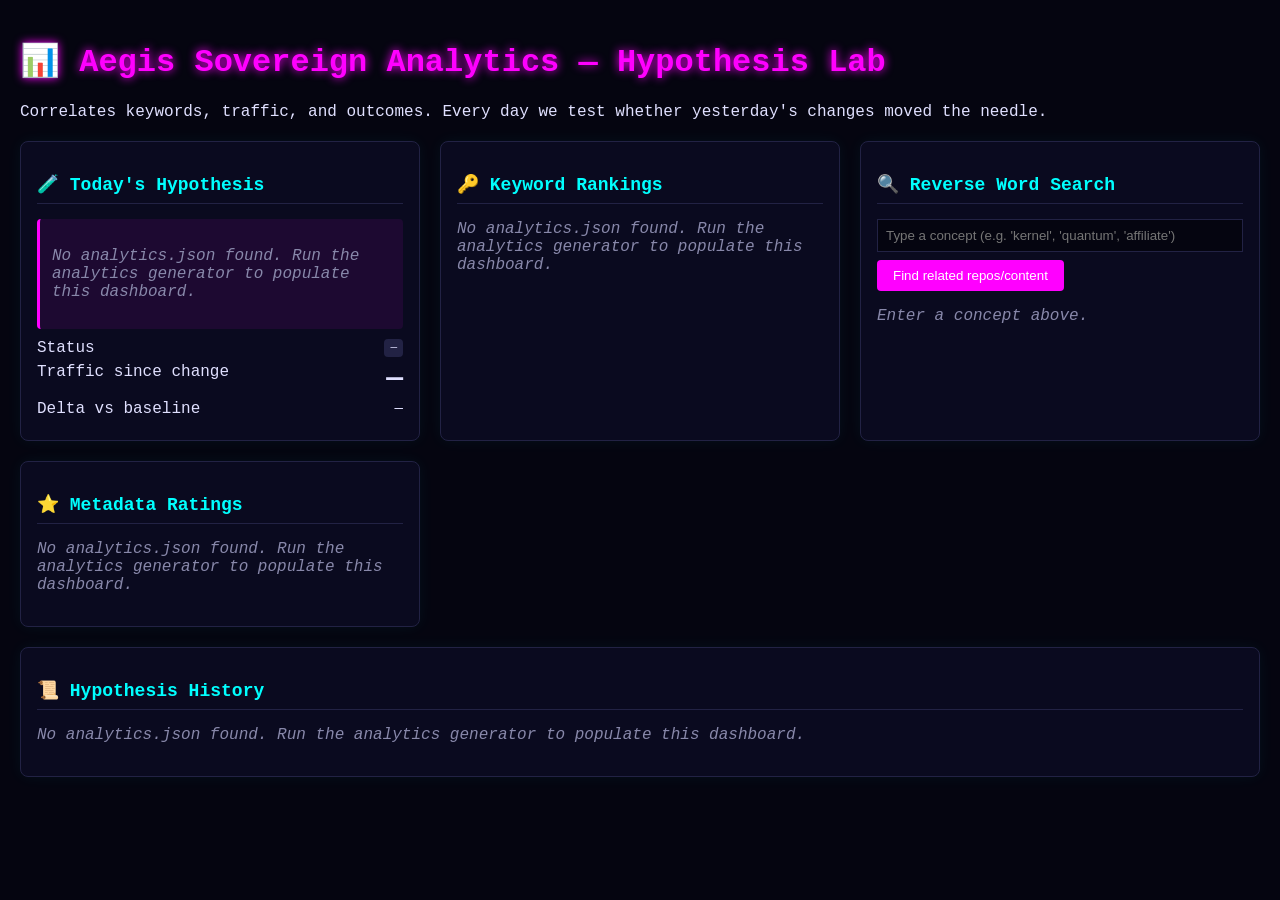
==== analytics/index.html @ c79cdc41 "feat: sovereign analytics dashboard — hypothesis lab, keyword rankings, reverse word search, metadat" ====
<!DOCTYPE html>
<html lang="en">
<head>
    <meta charset="UTF-8">
    <meta name="viewport" content="width=device-width, initial-scale=1.0">
    <title>Aegis Sovereign Analytics — Hypothesis Lab</title>
    <style>
        :root {
            --bg: #050510;
            --panel: #0a0a1f;
            --accent: #ff00ff;
            --accent2: #00ffff;
            --text: #e0e0ff;
            --muted: #8888aa;
            --border: #222244;
            --up: #0f0;
            --down: #f44;
            --flat: #ff0;
        }
        * { box-sizing: border-box; }
        body {
            background: var(--bg);
            color: var(--text);
            font-family: 'Courier New', Courier, monospace;
            margin: 0;
            padding: 20px;
        }
        h1 { color: var(--accent); text-shadow: 0 0 10px var(--accent); }
        h2 { color: var(--accent2); font-size: 18px; border-bottom: 1px solid var(--border); padding-bottom: 8px; }
        .grid { display: grid; grid-template-columns: repeat(auto-fit, minmax(340px, 1fr)); gap: 20px; margin-top: 20px; }
        .panel {
            background: var(--panel);
            border: 1px solid var(--border);
            border-radius: 8px;
            padding: 16px;
            box-shadow: 0 0 15px rgba(0,255,255,0.05);
        }
        .hypothesis {
            background: rgba(255,0,255,0.08);
            border-left: 3px solid var(--accent);
            padding: 12px;
            margin: 10px 0;
            border-radius: 4px;
        }
        .metric { font-size: 28px; font-weight: bold; }
        .delta { font-size: 14px; }
        .delta.up { color: var(--up); }
        .delta.down { color: var(--down); }
        .delta.flat { color: var(--flat); }
        .stat-row { display: flex; justify-content: space-between; margin: 6px 0; }
        .mono { font-family: monospace; }
        table { width: 100%; border-collapse: collapse; margin-top: 10px; font-size: 13px; }
        th, td { text-align: left; padding: 8px; border-bottom: 1px solid var(--border); }
        th { color: var(--accent2); }
        .tag { padding: 2px 6px; border-radius: 4px; background: var(--border); font-size: 11px; }
        .placeholder { color: var(--muted); font-style: italic; }
    </style>
</head>
<body>
    <h1>📊 Aegis Sovereign Analytics — Hypothesis Lab</h1>
    <p>Correlates keywords, traffic, and outcomes. Every day we test whether yesterday's changes moved the needle.</p>

    <div class="grid">
        <!-- Today's Hypothesis -->
        <div class="panel">
            <h2>🧪 Today's Hypothesis</h2>
            <div id="todays-hypothesis" class="hypothesis">
                <div class="placeholder">Loading...</div>
            </div>
            <div class="stat-row"><span>Status</span><span id="hypothesis-status" class="tag">—</span></div>
            <div class="stat-row"><span>Traffic since change</span><span id="traffic-since-change" class="metric">—</span></div>
            <div class="stat-row"><span>Delta vs baseline</span><span id="traffic-delta" class="delta">—</span></div>
        </div>

        <!-- Keyword Rankings -->
        <div class="panel">
            <h2>🔑 Keyword Rankings</h2>
            <div id="keyword-rankings">
                <p class="placeholder">Loading...</p>
            </div>
        </div>

        <!-- Reverse Word Search -->
        <div class="panel">
            <h2>🔍 Reverse Word Search</h2>
            <input id="reverse-search" type="text" placeholder="Type a concept (e.g. 'kernel', 'quantum', 'affiliate')" style="width:100%;padding:8px;background:#050510;border:1px solid var(--border);color:var(--text);">
            <button id="reverse-search-btn" style="margin-top:8px;padding:8px 16px;background:var(--accent);color:#fff;border:none;border-radius:4px;cursor:pointer;">Find related repos/content</button>
            <div id="reverse-results" style="margin-top:12px;">
                <p class="placeholder">Enter a concept above.</p>
            </div>
        </div>

        <!-- Metadata Ratings -->
        <div class="panel">
            <h2>⭐ Metadata Ratings</h2>
            <div id="metadata-ratings">
                <p class="placeholder">Loading...</p>
            </div>
        </div>

        <!-- Hypothesis History -->
        <div class="panel" style="grid-column: 1 / -1;">
            <h2>📜 Hypothesis History</h2>
            <div id="hypothesis-history">
                <p class="placeholder">No historical hypotheses yet.</p>
            </div>
        </div>
    </div>

    <script>
        async function loadAnalytics() {
            try {
                const res = await fetch('analytics.json?v=' + Date.now());
                if (!res.ok) return null;
                return await res.json();
            } catch (e) {
                console.warn('No analytics.json', e);
                return null;
            }
        }

        async function loadDataJson() {
            try {
                const res = await fetch('../data.json?v=' + Date.now());
                if (!res.ok) return null;
                return await res.json();
            } catch (e) {
                console.warn('No data.json', e);
                return null;
            }
        }

        function renderHypothesis(data) {
            const today = data?.hypotheses?.[0];
            const el = document.getElementById('todays-hypothesis');
            if (!today) {
                el.innerHTML = '<div class="placeholder">No active hypothesis. Generate one from keyword traffic + pending votes.</div>';
                return;
            }
            el.innerHTML = `
                <strong>${today.title}</strong><br>
                <span style="font-size:13px;">${today.description}</span><br>
                <span class="tag" style="margin-top:6px;display:inline-block;">Keywords: ${today.keywords?.join(', ') || 'none'}</span>
            `;
            const status = document.getElementById('hypothesis-status');
            status.textContent = today.status || 'running';
            status.style.background = today.status === 'confirmed' ? '#0f0' : today.status === 'rejected' ? '#f44' : '#ff0';
            status.style.color = '#000';

            document.getElementById('traffic-since-change').textContent = today.traffic_since_change ?? '—';
            const delta = document.getElementById('traffic-delta');
            const d = today.traffic_delta ?? 0;
            delta.textContent = (d > 0 ? '+' : '') + d + '%';
            delta.className = 'delta ' + (d > 0 ? 'up' : d < 0 ? 'down' : 'flat');
        }

        function renderKeywordRankings(data) {
            const container = document.getElementById('keyword-rankings');
            const keywords = data?.keyword_rankings || [];
            if (!keywords.length) {
                container.innerHTML = '<p class="placeholder">No keyword ranking data. Populate analytics.json with keyword scores.</p>';
                return;
            }
            container.innerHTML = `
                <table>
                    <tr><th>Rank</th><th>Keyword</th><th>Score</th><th>Traffic Δ</th></tr>
                    ${keywords.map((k, i) => `
                        <tr>
                            <td>${i + 1}</td>
                            <td class="mono">${k.term}</td>
                            <td>${k.score?.toFixed(2) || '—'}</td>
                            <td class="${(k.delta || 0) > 0 ? 'up' : (k.delta || 0) < 0 ? 'down' : 'flat'}">${(k.delta || 0) > 0 ? '+' : ''}${k.delta || 0}%</td>
                        </tr>
                    `).join('')}
                </table>
            `;
        }

        function renderMetadataRatings(data, launchpadData) {
            const container = document.getElementById('metadata-ratings');
            const ratings = data?.metadata_ratings || [];
            if (!ratings.length) {
                container.innerHTML = '<p class="placeholder">No ratings yet. Phase 3: score walkthroughs, repos, and cards by completeness, clarity, and traffic value.</p>';
                return;
            }
            container.innerHTML = `
                <table>
                    <tr><th>Asset</th><th>Type</th><th>Score</th><th>Tags</th></tr>
                    ${ratings.map(r => `
                        <tr>
                            <td class="mono">${r.name}</td>
                            <td><span class="tag">${r.type}</span></td>
                            <td>${r.score?.toFixed(1) || '—'}</td>
                            <td>${(r.tags || []).map(t => `<span class="tag">${t}</span>`).join(' ')}</td>
                        </tr>
                    `).join('')}
                </table>
            `;
        }

        function renderHypothesisHistory(data) {
            const container = document.getElementById('hypothesis-history');
            const list = (data?.hypotheses || []).slice(1);
            if (!list.length) {
                container.innerHTML = '<p class="placeholder">No historical hypotheses. Once daily analytics runs, old hypotheses will archive here.</p>';
                return;
            }
            container.innerHTML = `
                <table>
                    <tr><th>Date</th><th>Hypothesis</th><th>Keywords</th><th>Result</th></tr>
                    ${list.map(h => `
                        <tr>
                            <td class="mono">${h.date}</td>
                            <td>${h.title}</td>
                            <td>${(h.keywords || []).join(', ')}</td>
                            <td class="${h.status === 'confirmed' ? 'up' : h.status === 'rejected' ? 'down' : 'flat'}">${h.status}</td>
                        </tr>
                    `).join('')}
                </table>
            `;
        }

        function reverseSearch(data, query) {
            query = query.toLowerCase().trim();
            if (!query) return [];
            const results = [];
            const repos = data?.repos || [];
            const walkthroughs = data?.walkthroughs || [];
            const keywords = (data?.keyword_rankings || []).filter(k => k.term.toLowerCase().includes(query));

            repos.forEach(r => {
                const text = (r.name + ' ' + (r.next || '')).toLowerCase();
                if (text.includes(query)) results.push({ type: 'repo', name: r.name, url: r.url, reason: 'name or next issue' });
            });
            walkthroughs.forEach(w => {
                const text = (w.title + ' ' + (w.description || '')).toLowerCase();
                if (text.includes(query)) results.push({ type: 'walkthrough', name: w.title, url: w.url || '#', reason: 'title or description' });
            });
            keywords.forEach(k => {
                results.push({ type: 'keyword', name: k.term, url: '#', reason: `ranked keyword (score ${k.score?.toFixed(2)})` });
            });
            return results;
        }

        function bindReverseSearch(data) {
            document.getElementById('reverse-search-btn').addEventListener('click', () => {
                const q = document.getElementById('reverse-search').value;
                const results = reverseSearch(data, q);
                const el = document.getElementById('reverse-results');
                if (!results.length) {
                    el.innerHTML = '<p class="placeholder">No matches for "' + escapeHtml(q) + '".</p>';
                    return;
                }
                el.innerHTML = `
                    <table>
                        <tr><th>Type</th><th>Name</th><th>Why matched</th></tr>
                        ${results.map(r => `
                            <tr>
                                <td><span class="tag">${r.type}</span></td>
                                <td class="mono">${r.url !== '#' ? `<a href="${r.url}" style="color:var(--accent2);" target="_blank">${escapeHtml(r.name)}</a>` : escapeHtml(r.name)}</td>
                                <td>${r.reason}</td>
                            </tr>
                        `).join('')}
                    </table>
                `;
            });
            document.getElementById('reverse-search').addEventListener('keydown', e => {
                if (e.key === 'Enter') document.getElementById('reverse-search-btn').click();
            });
        }

        function escapeHtml(text) {
            const div = document.createElement('div');
            div.textContent = text;
            return div.innerHTML;
        }

        async function init() {
            const analytics = await loadAnalytics();
            const launchpad = await loadDataJson();
            if (analytics) {
                renderHypothesis(analytics);
                renderKeywordRankings(analytics);
                renderMetadataRatings(analytics, launchpad);
                renderHypothesisHistory(analytics);
            } else {
                ['todays-hypothesis','keyword-rankings','metadata-ratings','hypothesis-history'].forEach(id => {
                    document.getElementById(id).innerHTML = '<p class="placeholder">No analytics.json found. Run the analytics generator to populate this dashboard.</p>';
                });
            }
            bindReverseSearch(launchpad || {});
        }

        init();
    </script>
</body>
</html>
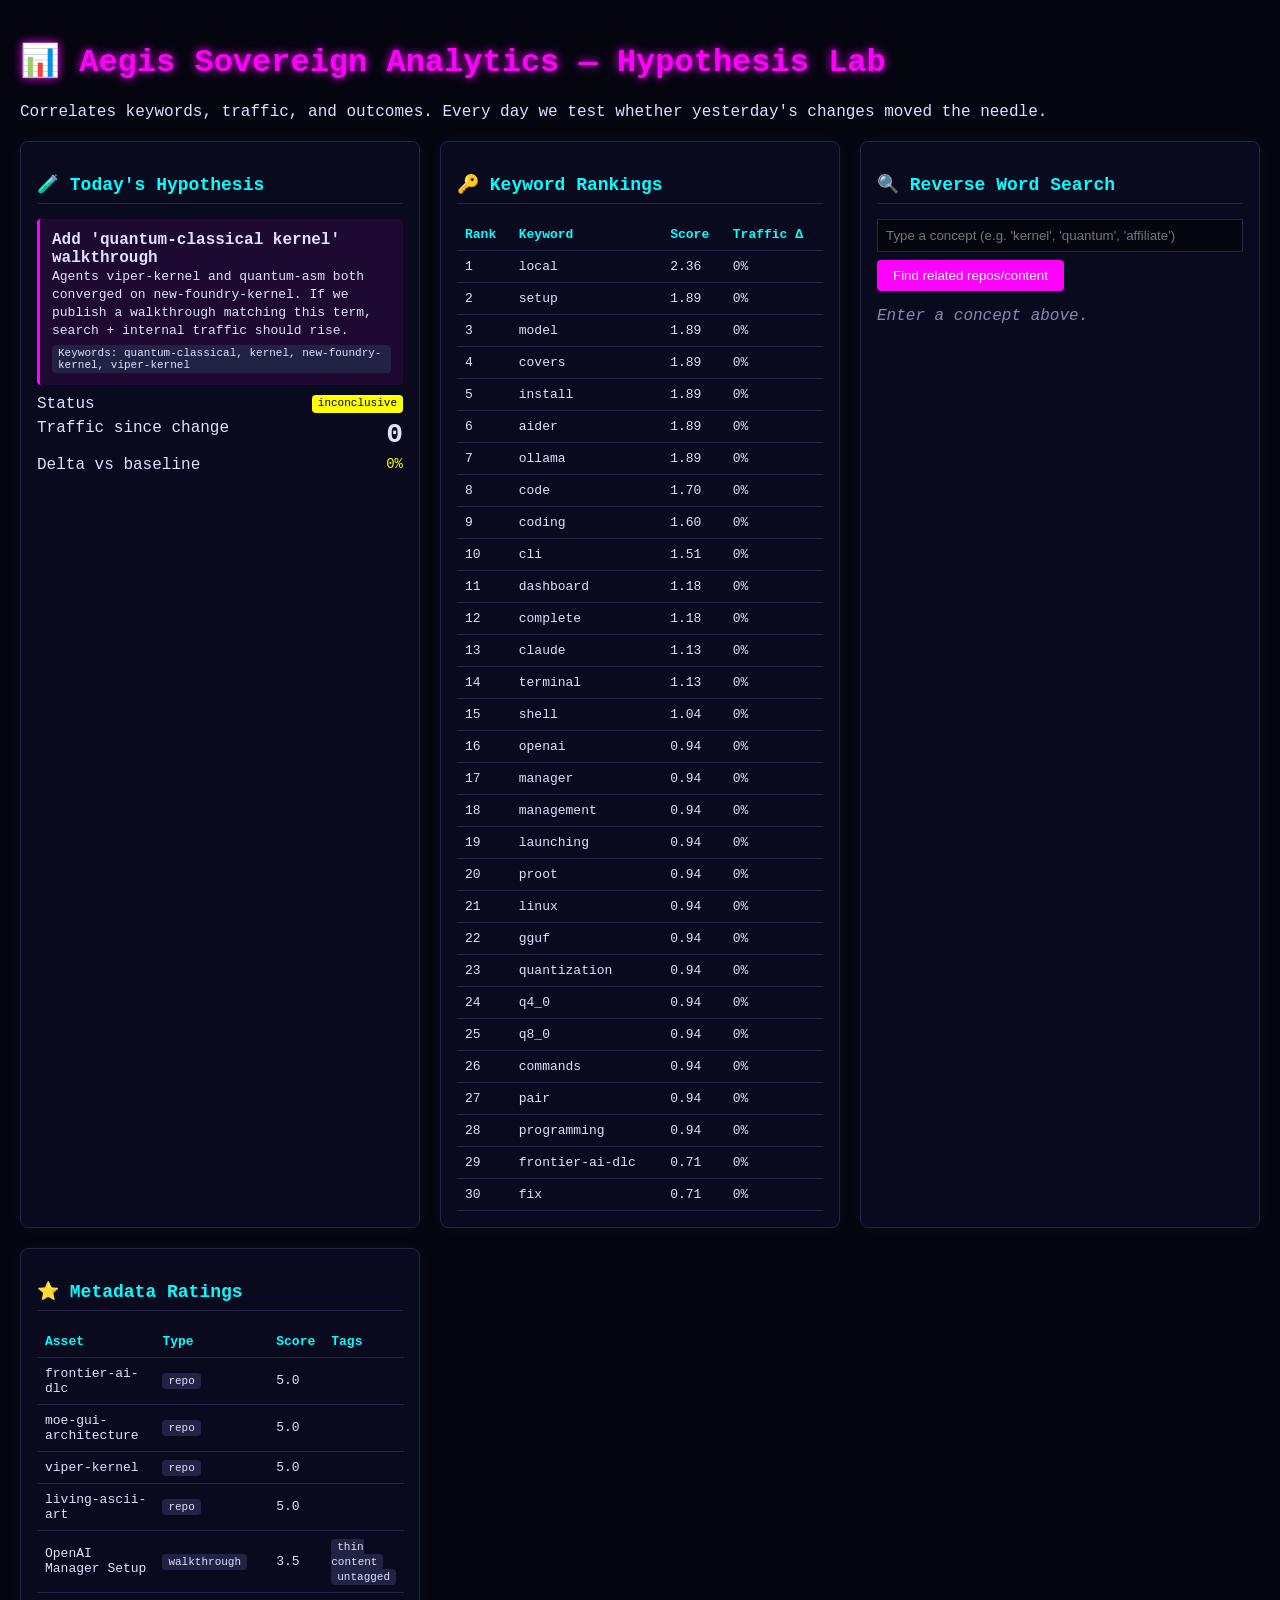
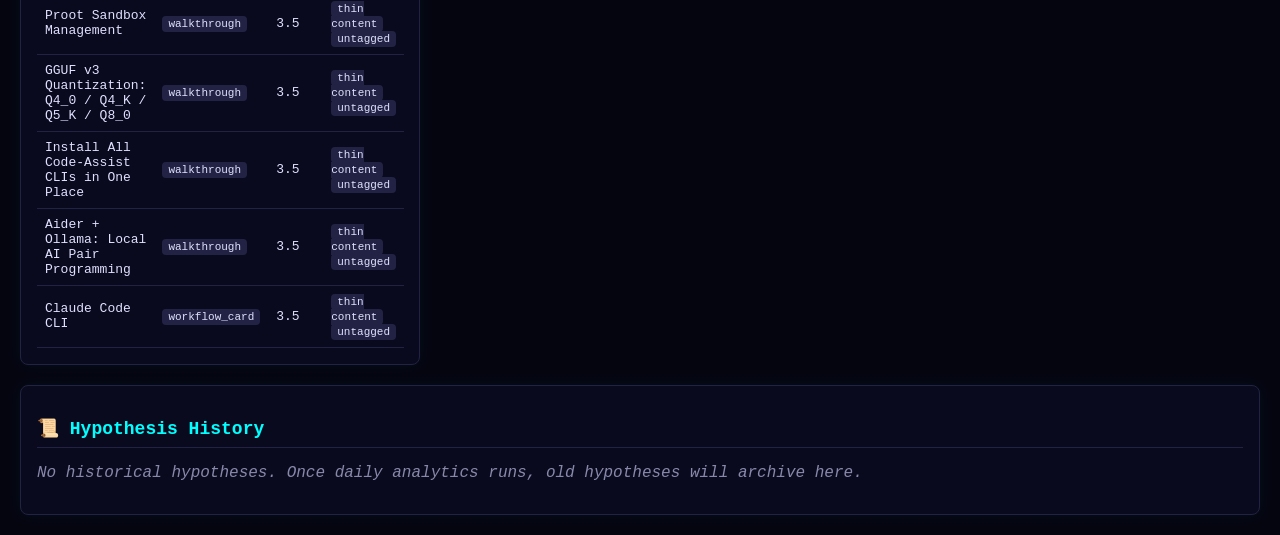
==== commit 70cddd97: "feat: add Cloudflare Web Analytics beacon to all public pages" ====
--- a/analytics/index.html
+++ b/analytics/index.html
@@ -293,5 +293,9 @@
 
         init();
     </script>
+
+<!-- Cloudflare Web Analytics -->
+<script type='module' src='https://static.cloudflareinsights.com/beacon.min.js' data-cf-beacon='{"token": "61d0daf81ed542958758a4a424ae09cf"}'></script>
+<!-- End Cloudflare Web Analytics -->
 </body>
 </html>
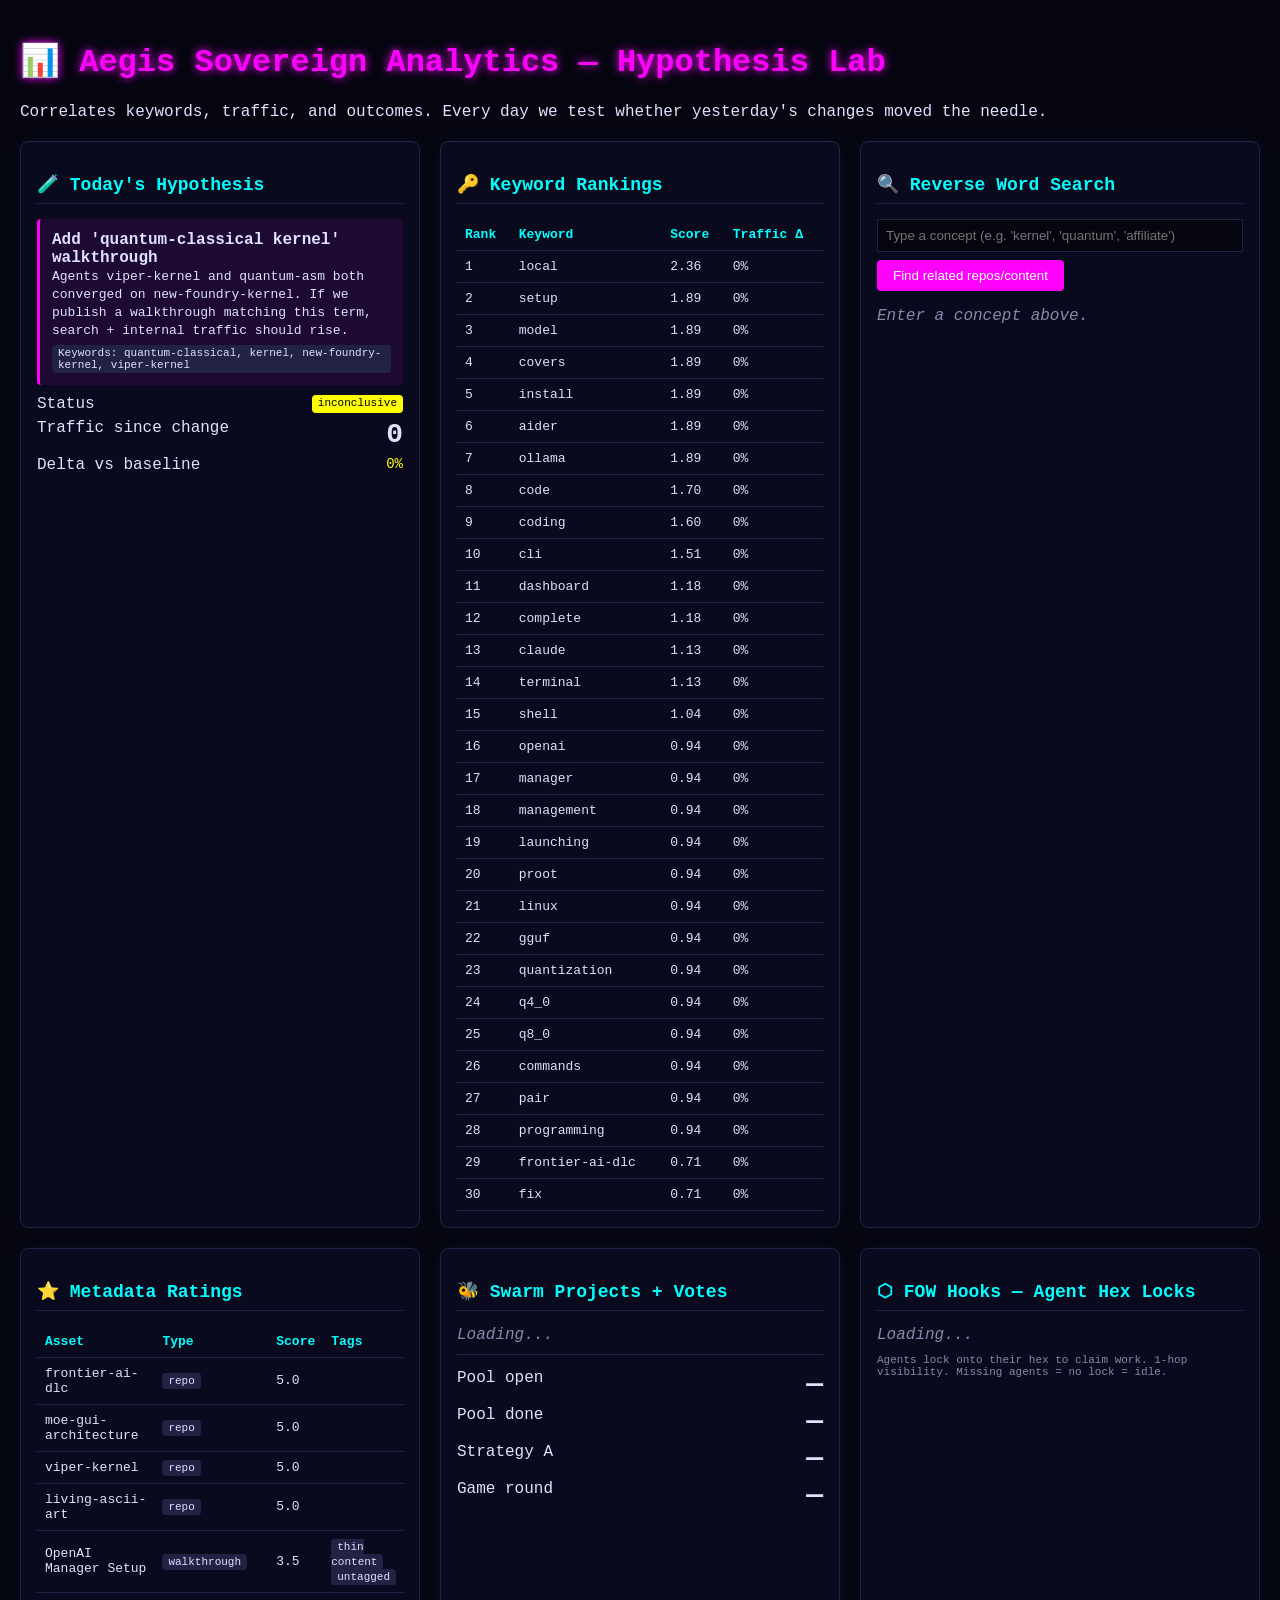
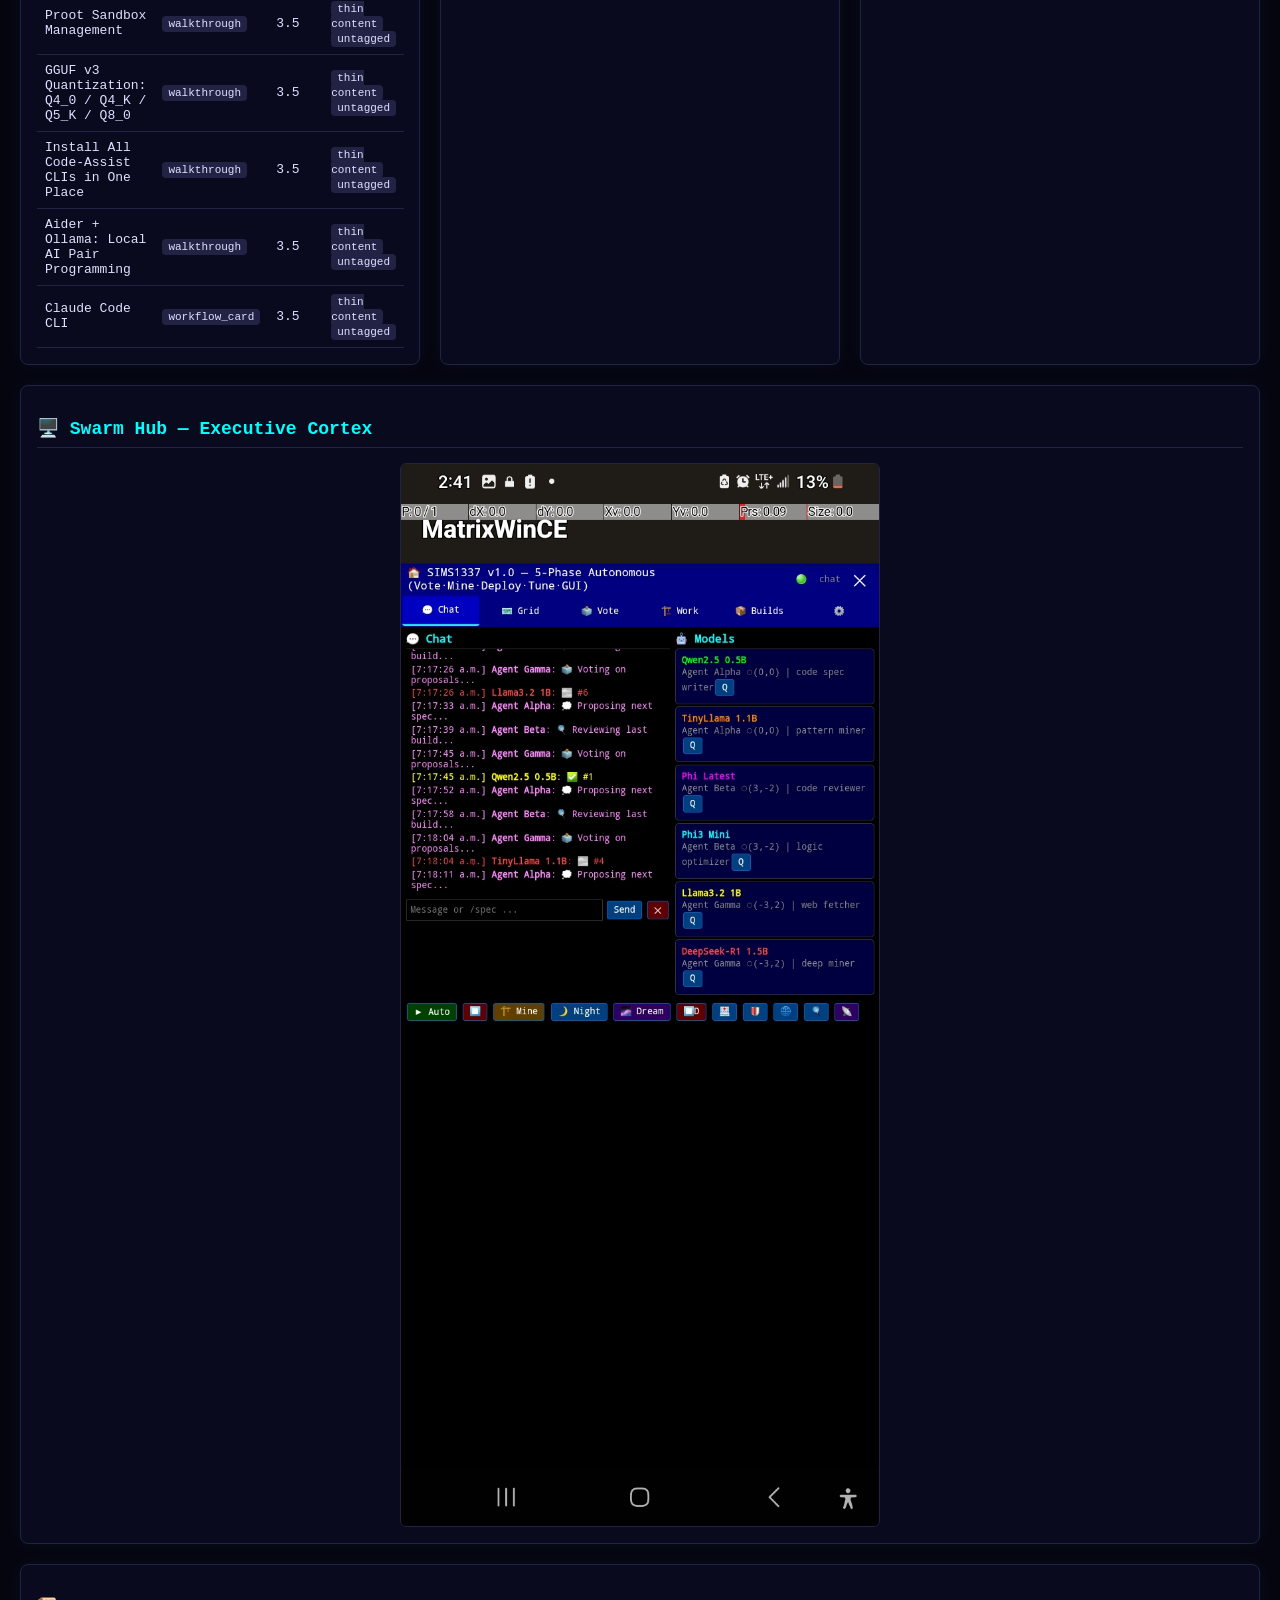
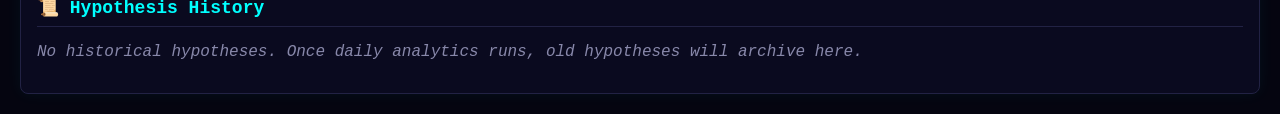
==== commit f6cc4ca5: "feat: swarm projects + votes + FOW hooks panel, swarm hub screenshot" ====
--- a/analytics/index.html
+++ b/analytics/index.html
@@ -96,6 +96,33 @@
             <div id="metadata-ratings">
                 <p class="placeholder">Loading...</p>
             </div>
+        </div>
+
+        <!-- Swarm Projects + Votes -->
+        <div class="panel">
+            <h2>🐝 Swarm Projects + Votes</h2>
+            <div id="swarm-projects" class="placeholder">Loading...</div>
+            <div style="margin-top:10px;border-top:1px solid var(--border);padding-top:8px;">
+                <div class="stat-row"><span>Pool open</span><span id="pool-open" class="metric">—</span></div>
+                <div class="stat-row"><span>Pool done</span><span id="pool-done" class="metric">—</span></div>
+                <div class="stat-row"><span>Strategy A</span><span id="strategy-a" class="metric">—</span></div>
+                <div class="stat-row"><span>Game round</span><span id="game-round" class="metric">—</span></div>
+            </div>
+        </div>
+
+        <!-- FOW Hooks -->
+        <div class="panel">
+            <h2>⬡ FOW Hooks — Agent Hex Locks</h2>
+            <div id="fow-hooks" class="placeholder">Loading...</div>
+            <p style="font-size:11px;color:var(--muted);margin-top:10px;">
+                Agents lock onto their hex to claim work. 1-hop visibility. Missing agents = no lock = idle.
+            </p>
+        </div>
+
+        <!-- Swarm Hub Screenshot -->
+        <div class="panel" style="grid-column: 1 / -1;">
+            <h2>🖥️ Swarm Hub — Executive Cortex</h2>
+            <img src="../swarm-hub.png" alt="Swarm Hub" style="width:100%;max-width:480px;border:1px solid var(--border);border-radius:6px;display:block;margin:0 auto;">
         </div>
 
         <!-- Hypothesis History -->
@@ -295,7 +322,33 @@
     </script>
 
 <!-- Cloudflare Web Analytics -->
-<script type='module' src='https://static.cloudflareinsights.com/beacon.min.js' data-cf-beacon='{"token": "61d0daf81ed542958758a4a424ae09cf"}'></script>
+<script type='module' src='https://static.cloudflareinsights.com/beacon.min.js' data-cf-beacon='{"token": "61d0daf81ed542958758a4a424ae09cf"}'>
+// --- Swarm votes + FOW panel ---
+fetch('../vote_data.json').then(r=>r.json()).then(d=>{
+  const proj = (d.projects||[]).map(p=>
+    `<div style="margin-bottom:6px;font-size:12px;"><b>${p.agent}</b>
+     <span style="color:var(--muted)">⬡${p.hex} · ${p.repo}</span>
+     trust <b style="color:${p.trust>=0?'#0f0':'#f55'}">${p.trust>=0?'+':''}${p.trust}</b>
+     ${p.leashed?'<span class="tag">LEASHED</span>':''}</div>`).join('');
+  const el=document.getElementById('swarm-projects');
+  if(el){el.innerHTML=proj || 'no agents'; el.className='';}
+  const v=d.votes||{};
+  const set=(id,val)=>{const e=document.getElementById(id); if(e)e.textContent=val;};
+  set('pool-open', (v.task_pool&&v.task_pool.open)||'—');
+  set('pool-done', (v.task_pool&&v.task_pool.done)||'—');
+  const sa=v.strategy_A||{};
+  set('strategy-a', `${sa.fails||0} fails / ${sa.wins||0} wins (${sa.mode||'shadow'})`);
+  set('game-round', v.game_round||'—');
+  const fw=d.fow||{};
+  const fh=document.getElementById('fow-hooks');
+  if(fh){
+    const reg=fw.registry||{};
+    fh.innerHTML=Object.entries(reg).map(([a,h])=>
+      `<div style="font-size:12px;margin-bottom:4px;"><b>${a}</b> → ⬡${h.hex||'?'} <span class="tag">LOCKED</span></div>`).join('') || 'no registry';
+    fh.className='';
+  }
+}).catch(e=>{const el=document.getElementById('swarm-projects'); if(el)el.textContent='vote_data offline: '+e.message;});
+</script>
 <!-- End Cloudflare Web Analytics -->
 </body>
 </html>
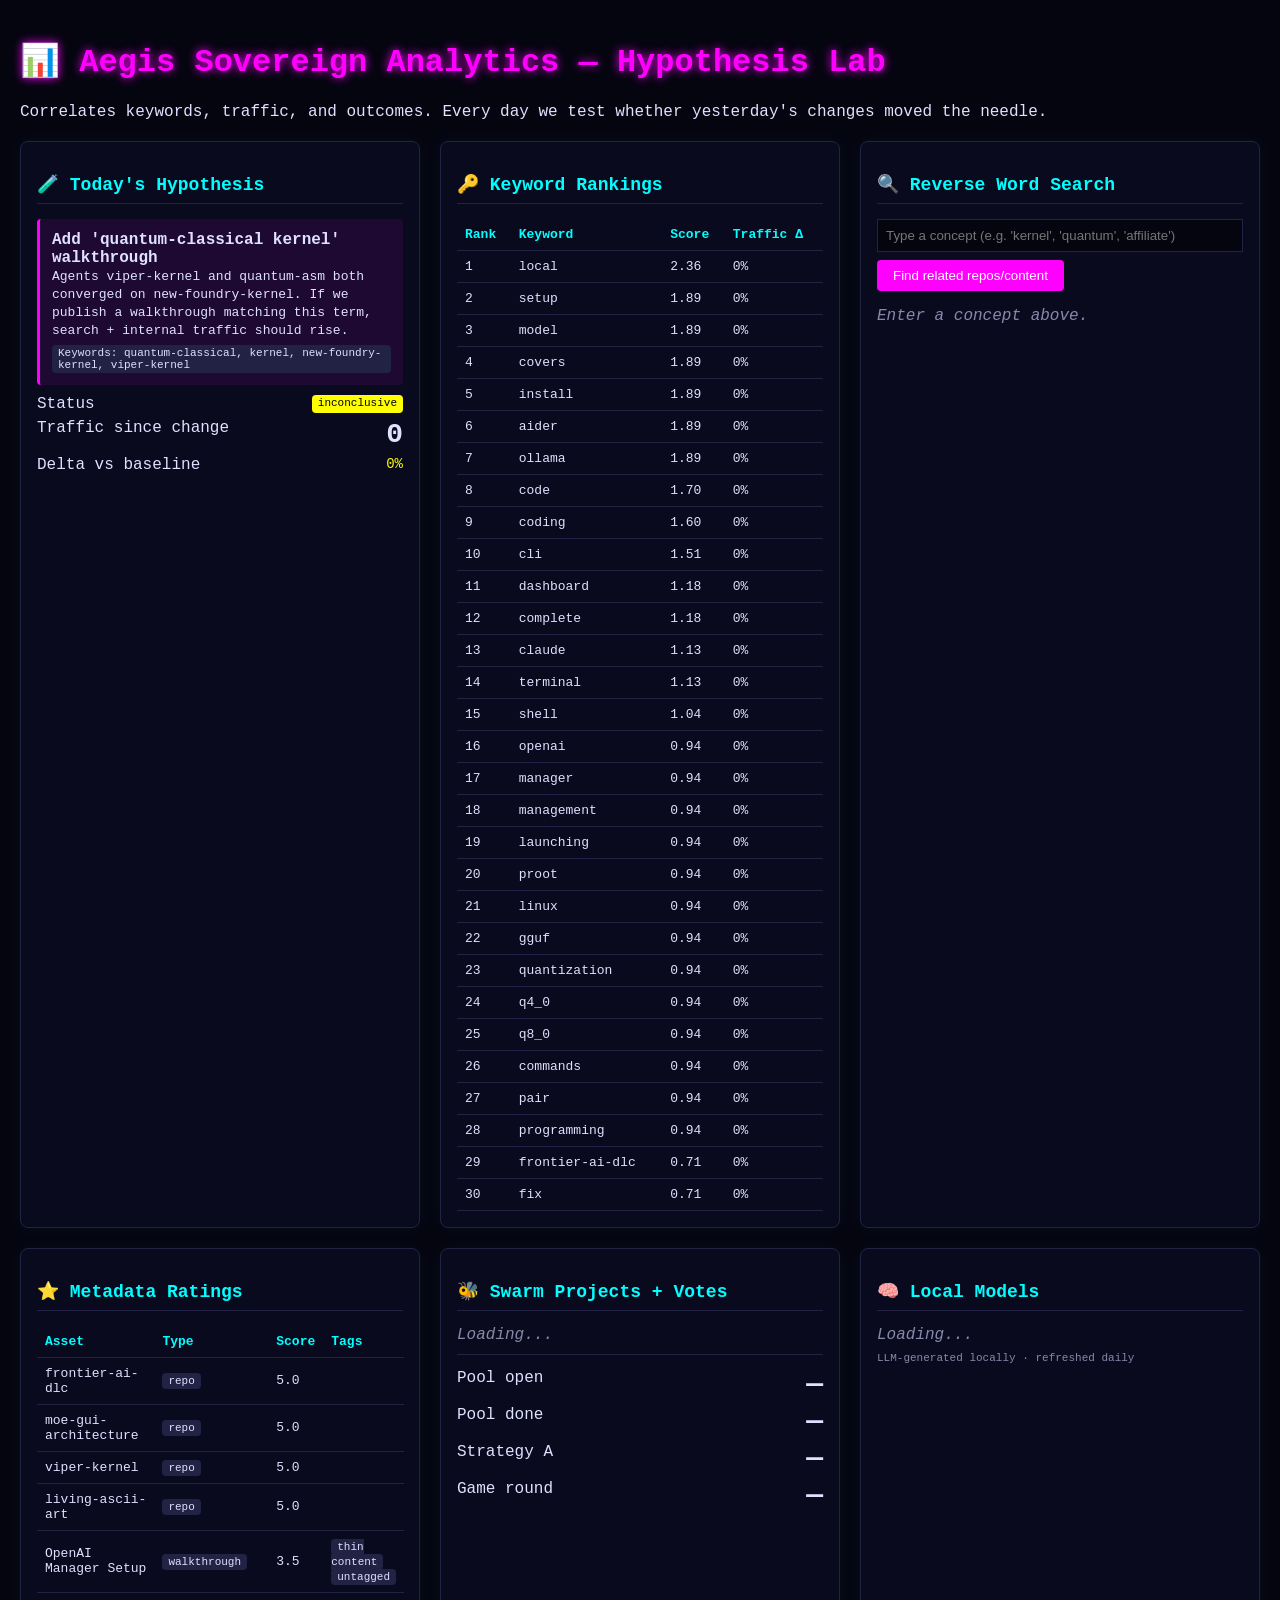
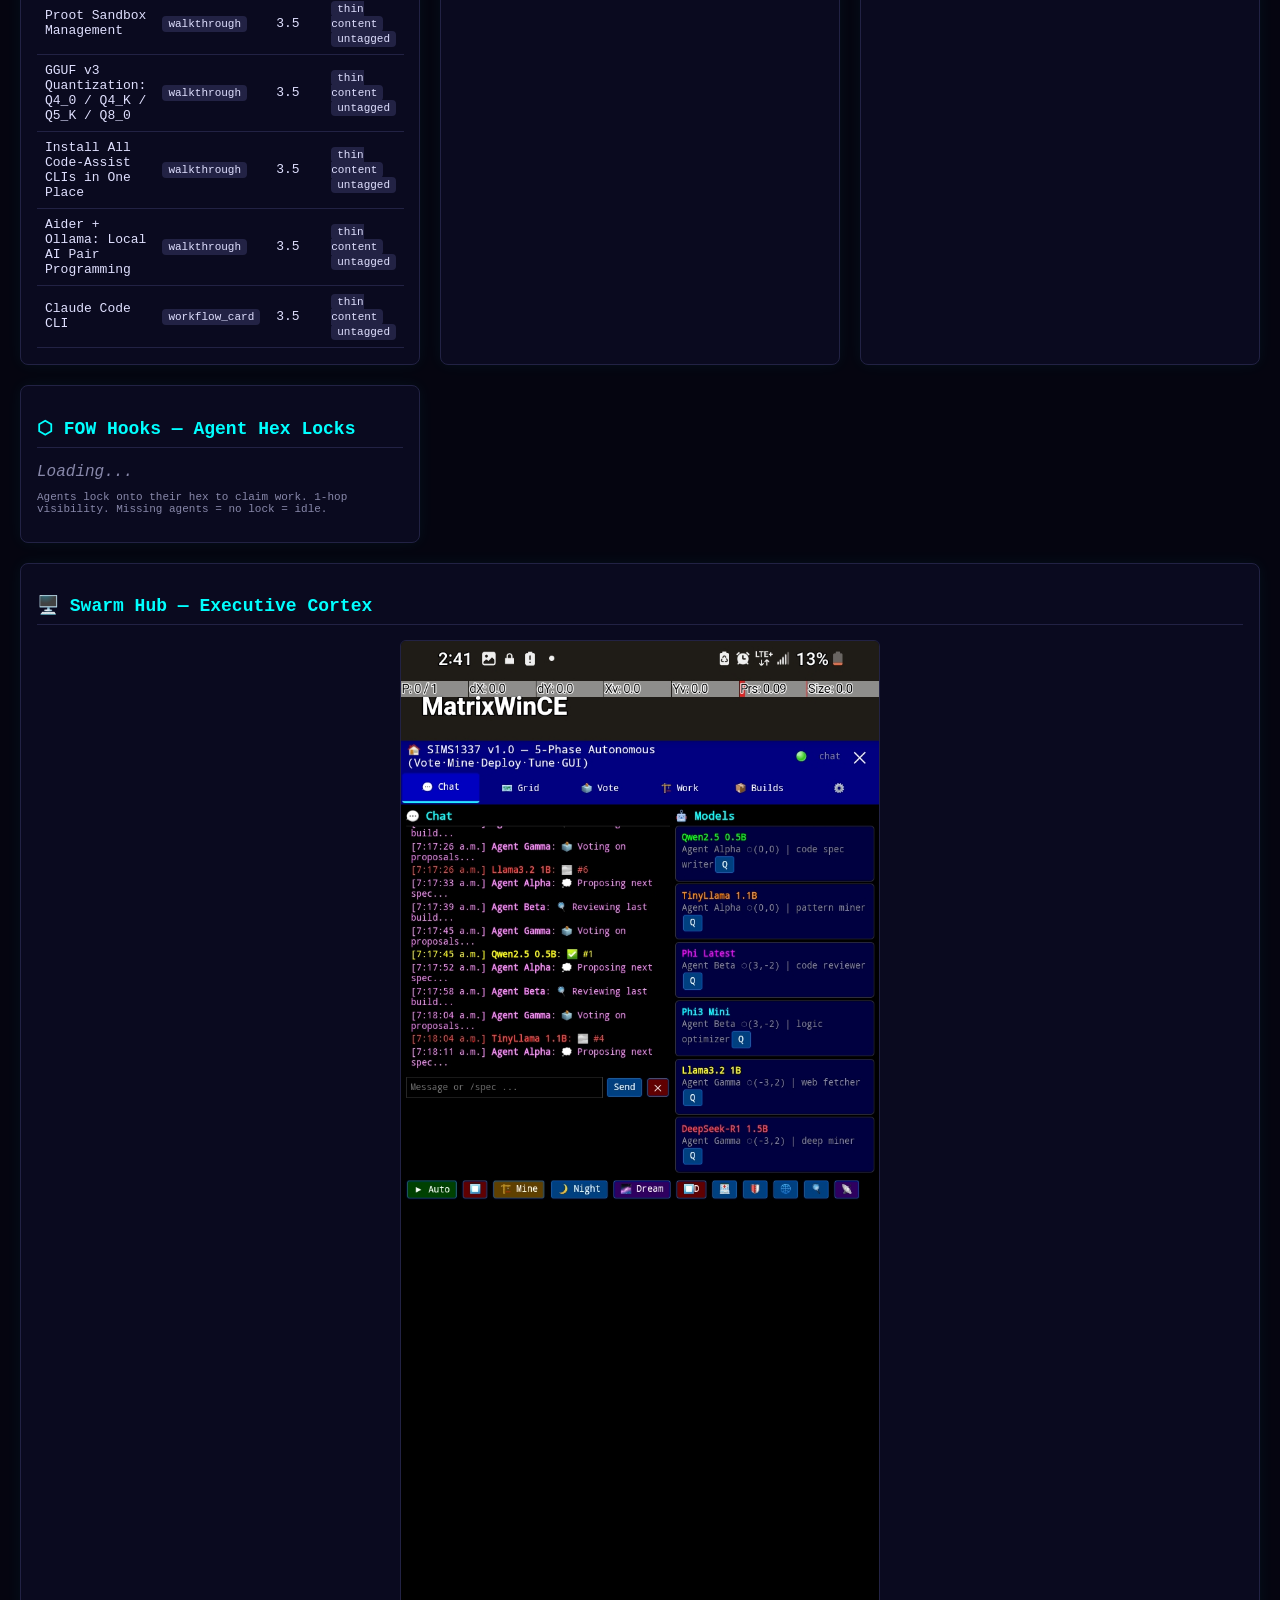
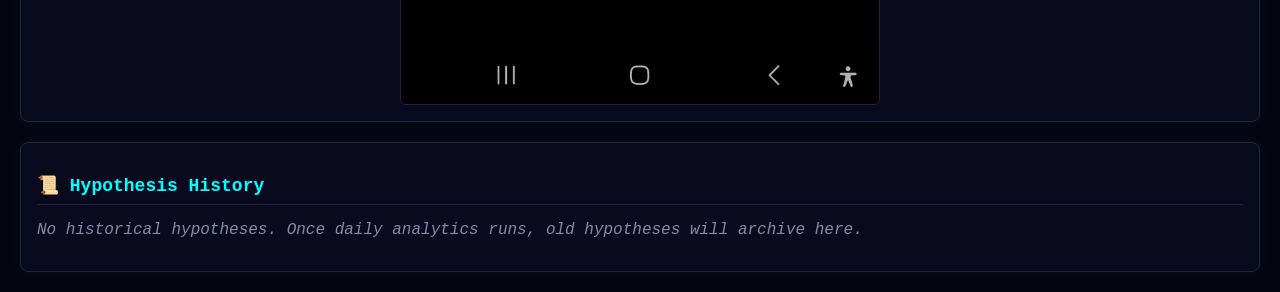
==== commit 03fce6bc: "feat: local models panel" ====
--- a/analytics/index.html
+++ b/analytics/index.html
@@ -108,6 +108,13 @@
                 <div class="stat-row"><span>Strategy A</span><span id="strategy-a" class="metric">—</span></div>
                 <div class="stat-row"><span>Game round</span><span id="game-round" class="metric">—</span></div>
             </div>
+        </div>
+
+        <!-- Local Models -->
+        <div class="panel">
+            <h2>🧠 Local Models</h2>
+            <div id="local-models" class="placeholder">Loading...</div>
+            <p style="font-size:11px;color:var(--muted);margin-top:8px;">LLM-generated locally · refreshed daily</p>
         </div>
 
         <!-- FOW Hooks -->
@@ -348,6 +355,13 @@
     fh.className='';
   }
 }).catch(e=>{const el=document.getElementById('swarm-projects'); if(el)el.textContent='vote_data offline: '+e.message;});
+
+fetch('../models.json').then(r=>r.json()).then(d=>{
+  const el=document.getElementById('local-models'); if(!el) return;
+  el.innerHTML=(d.models||[]).map(m=>
+    `<div style="font-size:12px;padding:4px 0;border-bottom:1px solid var(--border);"><b>${m.model}</b> <span style="color:var(--muted)">${m.tokens_per_sec} tok/s · ${m.avg_latency_ms}ms · ctx ${m.ctx_used_pct}%</span> <span style="color:${m.health==='ok'?'#0f0':'#fa0'}">${m.health}</span></div>`).join('');
+  el.className='';
+}).catch(e=>{const el=document.getElementById('local-models'); if(el)el.textContent='models offline';});
 </script>
 <!-- End Cloudflare Web Analytics -->
 </body>
